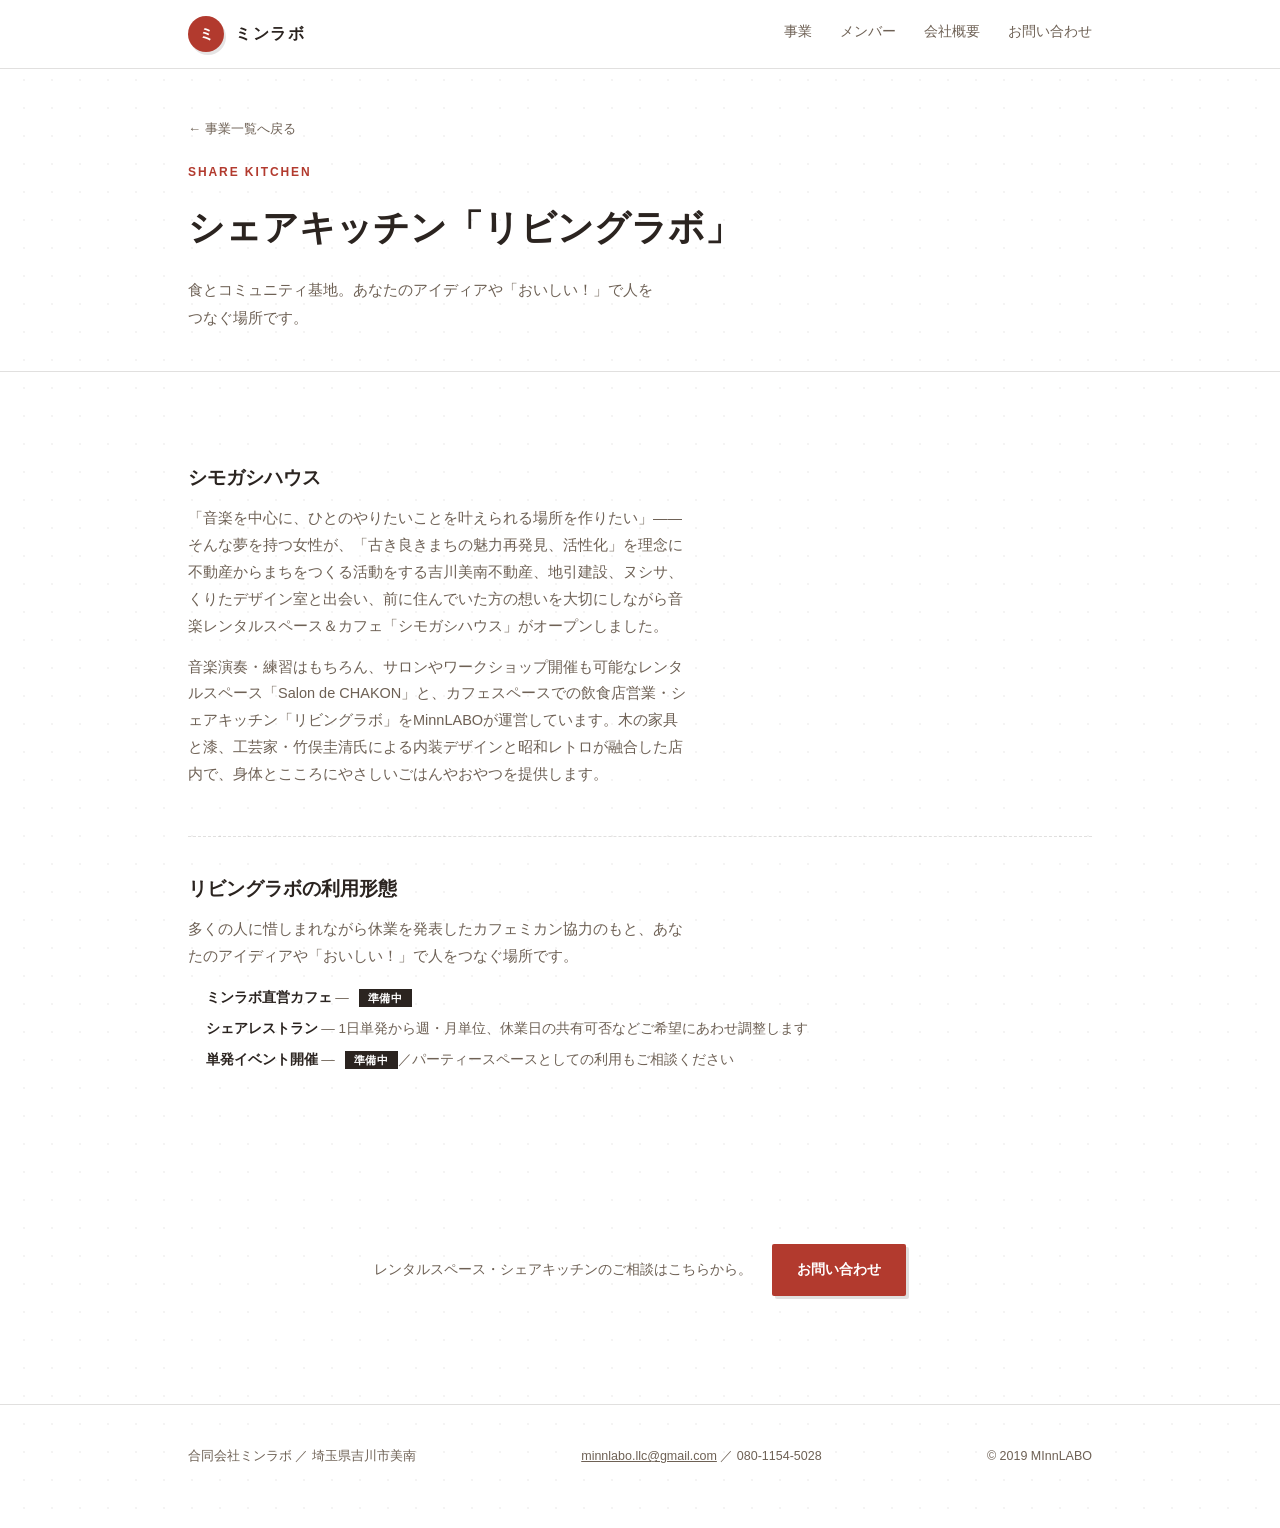
==== business-kitchen.html @ 1accc2da "Add detail pages for each business category Course, personal consulting, and share kitchen use real " ====
<!DOCTYPE html>
<html lang="ja">
<head>
<meta charset="UTF-8">
<meta name="viewport" content="width=device-width, initial-scale=1.0">
<title>シェアキッチン「リビングラボ」 | ミンラボ</title>
<meta name="description" content="シモガシハウス内、木の家具と漆・昭和レトロが融合する空間で営むシェアキッチン「リビングラボ」の紹介。">
<link rel="stylesheet" href="css/style.css">
</head>
<body>

<div data-include="partials/header.html"></div>

<section class="detail-hero" data-tape="urushi">
  <div class="wrap">
    <a class="back-link" href="index.html#business">← 事業一覧へ戻る</a>
    <div class="kicker">SHARE KITCHEN</div>
    <h1>シェアキッチン「リビングラボ」</h1>
    <p>食とコミュニティ基地。あなたのアイディアや「おいしい！」で人をつなぐ場所です。</p>
  </div>
</section>

<section class="section">
  <div class="wrap">

    <div class="entry">
      <h2>シモガシハウス</h2>
      <p class="entry-lede">
        「音楽を中心に、ひとのやりたいことを叶えられる場所を作りたい」——そんな夢を持つ女性が、「古き良きまちの魅力再発見、活性化」を理念に不動産からまちをつくる活動をする吉川美南不動産、地引建設、ヌシサ、くりたデザイン室と出会い、前に住んでいた方の想いを大切にしながら音楽レンタルスペース＆カフェ「シモガシハウス」がオープンしました。
      </p>
      <p class="entry-lede">
        音楽演奏・練習はもちろん、サロンやワークショップ開催も可能なレンタルスペース「Salon de CHAKON」と、カフェスペースでの飲食店営業・シェアキッチン「リビングラボ」をMinnLABOが運営しています。木の家具と漆、工芸家・竹俣圭清氏による内装デザインと昭和レトロが融合した店内で、身体とこころにやさしいごはんやおやつを提供します。
      </p>
    </div>

    <div class="entry">
      <h2>リビングラボの利用形態</h2>
      <p class="entry-lede">多くの人に惜しまれながら休業を発表したカフェミカン協力のもと、あなたのアイディアや「おいしい！」で人をつなぐ場所です。</p>
      <ul class="plain">
        <li><strong style="color:var(--ink);">ミンラボ直営カフェ</strong> — <span class="tag-soon" style="margin-left:6px;">準備中</span></li>
        <li><strong style="color:var(--ink);">シェアレストラン</strong> — 1日単発から週・月単位、休業日の共有可否などご希望にあわせ調整します</li>
        <li><strong style="color:var(--ink);">単発イベント開催</strong> — <span class="tag-soon" style="margin-left:6px;">準備中</span>／パーティースペースとしての利用もご相談ください</li>
      </ul>
    </div>

  </div>
</section>

<section class="detail-cta">
  <div class="wrap detail-cta">
    <p>レンタルスペース・シェアキッチンのご相談はこちらから。</p>
    <a class="btn btn-primary" href="index.html#contact">お問い合わせ</a>
  </div>
</section>

<div data-include="partials/footer.html"></div>

<script src="js/include.js"></script>
</body>
</html>
---- css/style.css ----
/*
  signature: 事業カテゴリを「シモガシハウスの掲示板に貼られたお知らせ」として見せる。
  washi-tape色は urushi(漆) / oak(木) / teal・mustard(昭和レトロ) の実素材から。
  常に明るい単一配色（ダークモード非対応、ブランド色として固定）。
*/
:root{
  --paper: #FFFFFF;
  --paper-warm: #FBF7EE;
  --ink: #2B2420;
  --ink-soft: #6E6155;
  --urushi: #B23A2E;
  --oak: #C08A45;
  --teal: #2E7D6B;
  --mustard: #D99A2B;
  --line: rgba(43,36,32,0.14);
  color-scheme: light;
}

*{ box-sizing:border-box; }
html{ scroll-behavior:smooth; }
body{
  margin:0;
  background:
    radial-gradient(1px 1px at 24px 24px, rgba(43,36,32,0.05) 1px, transparent 0),
    var(--paper);
  background-size: 28px 28px, auto;
  color:var(--ink);
  font-family: "游ゴシック体","Yu Gothic","YuGothic","Hiragino Kaku Gothic ProN","Noto Sans JP",sans-serif;
  line-height:1.85;
  -webkit-font-smoothing:antialiased;
}
img,svg{ display:block; max-width:100%; }
a{ color:inherit; }
:focus-visible{ outline:2px solid var(--urushi); outline-offset:3px; }
h1,h2,h3{ margin:0; text-wrap:balance; }
p{ margin:0; }
ul{ margin:0; padding:0; list-style:none; }
.wrap{ max-width:960px; margin:0 auto; padding-inline:28px; }
@media (max-width:640px){ .wrap{ padding-inline:20px; } }

/* ---------- Header ---------- */
header{
  position:sticky; top:0; z-index:50;
  background:rgba(255,255,255,0.92);
  backdrop-filter:blur(8px);
  border-bottom:1px solid var(--line);
}
.nav{ display:flex; align-items:center; justify-content:space-between; gap:16px; flex-wrap:wrap; padding-block:16px; }
.brand{ display:inline-flex; align-items:center; gap:11px; text-decoration:none; }
.brand-mark{
  width:36px; height:36px; border-radius:50%;
  background:var(--urushi);
  display:flex; align-items:center; justify-content:center;
  font-weight:700; font-size:15px; color:#fff; flex:none;
  box-shadow: 2px 3px 0 rgba(43,36,32,0.12);
}
.brand-word{ font-size:16px; font-weight:700; letter-spacing:.1em; color:var(--ink); }
.nav-links{ display:flex; gap:28px; font-size:14px; color:var(--ink-soft); flex-wrap:wrap; }
.nav-links a{ text-decoration:none; color:inherit; border-bottom:1px solid transparent; padding-bottom:3px; transition:border-color .15s ease,color .15s ease; }
.nav-links a:hover{ border-color:var(--urushi); color:var(--ink); }

/* ---------- Hero ---------- */
.hero{ padding-block:54px 46px; border-bottom:1px solid var(--line); }
.eyebrow{
  font-size:12.5px; letter-spacing:.22em; color:var(--teal); font-weight:700;
  display:flex; align-items:center; gap:10px; margin-bottom:20px;
}
.eyebrow::before{ content:""; width:26px; height:2px; background:var(--teal); }
.hero h1{ font-size:clamp(30px,4.6vw,45px); font-weight:800; letter-spacing:-.01em; margin-bottom:24px; }
.hero h1 em{ font-style:normal; color:var(--urushi); }
.hero p.lede{ max-width:46ch; color:var(--ink-soft); font-size:16.5px; }
.hero-actions{ display:flex; gap:14px; margin-top:32px; flex-wrap:wrap; }

.btn{
  font-size:14px; font-weight:700; padding:12px 24px; border-radius:2px;
  text-decoration:none; display:inline-block; border:1.5px solid transparent;
  transition:transform .15s ease, box-shadow .15s ease, background .15s ease, color .15s ease;
}
.btn-primary{ background:var(--urushi); color:#fff; box-shadow:3px 3px 0 rgba(43,36,32,0.14); }
.btn-primary:hover{ transform:translate(-1px,-1px); box-shadow:4px 4px 0 rgba(43,36,32,0.16); }
.btn-ghost{ border-color:var(--ink); color:var(--ink); }
.btn-ghost:hover{ background:var(--ink); color:#fff; }
@media (prefers-reduced-motion: reduce){ .btn{ transition:none; } }

/* ---------- Section label ---------- */
.section{ padding-block:54px; }
.section + .section{ border-top:1px solid var(--line); }
.section-head{ display:flex; align-items:baseline; justify-content:space-between; gap:16px; margin-bottom:34px; flex-wrap:wrap; }
.section-head h2{ font-weight:800; font-size:23px; letter-spacing:.01em; }
.section-head .num{ font-size:12px; color:var(--ink-soft); letter-spacing:.08em; }
.section-lede{ color:var(--ink-soft); font-size:14.5px; max-width:56ch; margin-top:-18px; margin-bottom:28px; }

/* ---------- Business board: 掲示板に貼られたお知らせ ---------- */
.board{ display:grid; grid-template-columns:repeat(3,1fr); gap:26px 20px; padding-top:6px; }
.tile{
  background:var(--paper-warm); border:1px solid var(--line); padding:24px 22px 20px;
  position:relative; display:flex; flex-direction:column; justify-content:space-between;
  min-height:180px; box-shadow:0 1px 0 rgba(43,36,32,0.04);
  transition:transform .18s ease, box-shadow .18s ease;
}
.tile::before{
  content:""; position:absolute; top:-11px; left:24px; width:56px; height:20px;
  background:var(--tape, var(--teal)); opacity:.82; transform:rotate(-4deg);
}
.tile:nth-child(odd){ transform:rotate(-0.6deg); }
.tile:nth-child(even){ transform:rotate(0.7deg); }
.tile:hover{ transform:rotate(0deg) translateY(-3px); box-shadow:0 10px 22px rgba(43,36,32,0.12); }
@media (prefers-reduced-motion: reduce){
  .tile, .tile:nth-child(odd), .tile:nth-child(even){ transform:none; transition:none; }
}
.tile .kicker{ font-size:11px; letter-spacing:.14em; color:var(--tape,var(--teal)); margin-bottom:11px; font-weight:700; }
.tile h3{ font-size:18px; margin:0 0 10px; font-weight:800; }
.tile h3 a{ color:inherit; text-decoration:none; }
.tile h3 a:hover{ text-decoration:underline; text-decoration-color:var(--tape,var(--teal)); }
.tile p{ font-size:13.5px; color:var(--ink-soft); margin:0 0 10px; }
.tile ul{ margin:8px 0 0; font-size:13px; color:var(--ink-soft); }
.tile li{ padding:4px 0; border-top:1px dashed var(--line); }
.tile li:first-child{ border-top:none; }
.tag-soon{
  align-self:flex-start; font-size:10.5px; letter-spacing:.08em; color:var(--paper);
  background:var(--ink); padding:3px 9px; margin-top:12px; font-weight:700;
}
.tile[data-tape="urushi"]{ --tape: var(--urushi); }
.tile[data-tape="teal"]{ --tape: var(--teal); }
.tile[data-tape="mustard"]{ --tape: var(--mustard); }
.tile[data-tape="oak"]{ --tape: var(--oak); }
@media (max-width:760px){ .board{ grid-template-columns:repeat(2,1fr); } }
@media (max-width:480px){ .board{ grid-template-columns:1fr; } .tile:nth-child(odd),.tile:nth-child(even){ transform:none; } }

/* ---------- Members: 名札 ---------- */
.members{ display:grid; grid-template-columns:repeat(3,1fr); gap:22px; }
.member{ position:relative; border:1px solid var(--line); padding:20px 18px 18px; background:var(--paper); }
.member::before{ content:""; position:absolute; top:0; left:0; width:30px; height:6px; background:var(--tag,var(--teal)); }
.member .name{ font-weight:800; font-size:16px; margin-bottom:6px; }
.member .role{ font-size:12.5px; color:var(--tag,var(--teal)); letter-spacing:.04em; margin-bottom:9px; font-weight:700; }
.member p{ font-size:13px; color:var(--ink-soft); }
.member[data-tag="urushi"]{ --tag: var(--urushi); }
.member[data-tag="oak"]{ --tag: var(--oak); }
@media (max-width:640px){ .members{ grid-template-columns:1fr; } }

/* ---------- Company box (会社概要) ---------- */
.company-box{ background:var(--paper-warm); border:1px solid var(--line); padding:32px; }
.company-box dl{ display:grid; grid-template-columns:150px 1fr; gap:14px 20px; }
.company-box dt{ color:var(--ink-soft); font-weight:700; font-size:13.5px; }
.company-box dd{ margin:0; font-size:14.5px; }
.company-box .objectives{ margin-top:6px; }
.company-box .objectives li{ padding:5px 0; border-top:1px dashed var(--line); font-size:13.5px; }
.company-box .objectives li:first-child{ border-top:none; }
@media (max-width:560px){ .company-box dl{ grid-template-columns:1fr; } .company-box dt{ margin-top:10px; } }

/* ---------- Business detail pages ---------- */
.detail-hero{ padding-block:44px 40px; border-bottom:1px solid var(--line); }
.back-link{ display:inline-flex; align-items:center; gap:6px; font-size:13px; color:var(--ink-soft); text-decoration:none; margin-bottom:20px; }
.back-link:hover{ color:var(--urushi); }
.detail-hero .kicker{ font-size:12px; letter-spacing:.16em; font-weight:700; margin-bottom:12px; color:var(--tape,var(--teal)); }
.detail-hero h1{ font-size:clamp(26px,4vw,36px); font-weight:800; margin-bottom:14px; }
.detail-hero p{ color:var(--ink-soft); font-size:15px; max-width:56ch; }
.detail-hero[data-tape="urushi"]{ --tape: var(--urushi); }
.detail-hero[data-tape="teal"]{ --tape: var(--teal); }
.detail-hero[data-tape="mustard"]{ --tape: var(--mustard); }
.detail-hero[data-tape="oak"]{ --tape: var(--oak); }

.entry{ padding-block:34px; }
.entry + .entry{ border-top:1px dashed var(--line); }
.entry h2{ font-size:19px; font-weight:800; margin-bottom:10px; }
.entry .entry-lede{ color:var(--ink-soft); font-size:14.5px; margin-bottom:14px; max-width:62ch; }
.entry-meta{ display:flex; gap:18px; flex-wrap:wrap; font-size:13px; color:var(--ink-soft); margin-bottom:14px; }
.entry-meta strong{ color:var(--ink); }
.entry ol, .entry ul.plain{ margin:0; padding-left:1.3em; font-size:13.5px; color:var(--ink-soft); }
.entry ol li, .entry ul.plain li{ padding:3px 0; }
.entry-note{
  display:inline-block; font-size:11px; letter-spacing:.06em; font-weight:700;
  color:var(--ink-soft); border:1px solid var(--line); padding:3px 10px; margin-top:6px;
}
.entry .tag-soon{ margin-top:0; }

.detail-cta{ padding-block:40px 54px; display:flex; align-items:center; justify-content:space-between; gap:20px; flex-wrap:wrap; }
.detail-cta p{ color:var(--ink-soft); font-size:14px; }

/* ---------- Contact ---------- */
.contact-box{ display:flex; align-items:center; justify-content:space-between; gap:20px; flex-wrap:wrap; background:var(--paper-warm); border:1px solid var(--line); padding:28px 26px; }
.contact-box .detail{ font-size:14px; color:var(--ink-soft); }
.contact-box .detail strong{ display:block; color:var(--ink); font-size:16px; margin-bottom:4px; }

/* ---------- Footer ---------- */
footer{ padding:40px 0 60px; border-top:1px solid var(--line); margin-top:0; }
.foot-row{ display:flex; justify-content:space-between; gap:20px; flex-wrap:wrap; font-size:12.5px; color:var(--ink-soft); }
.foot-row a:hover{ color:var(--urushi); }
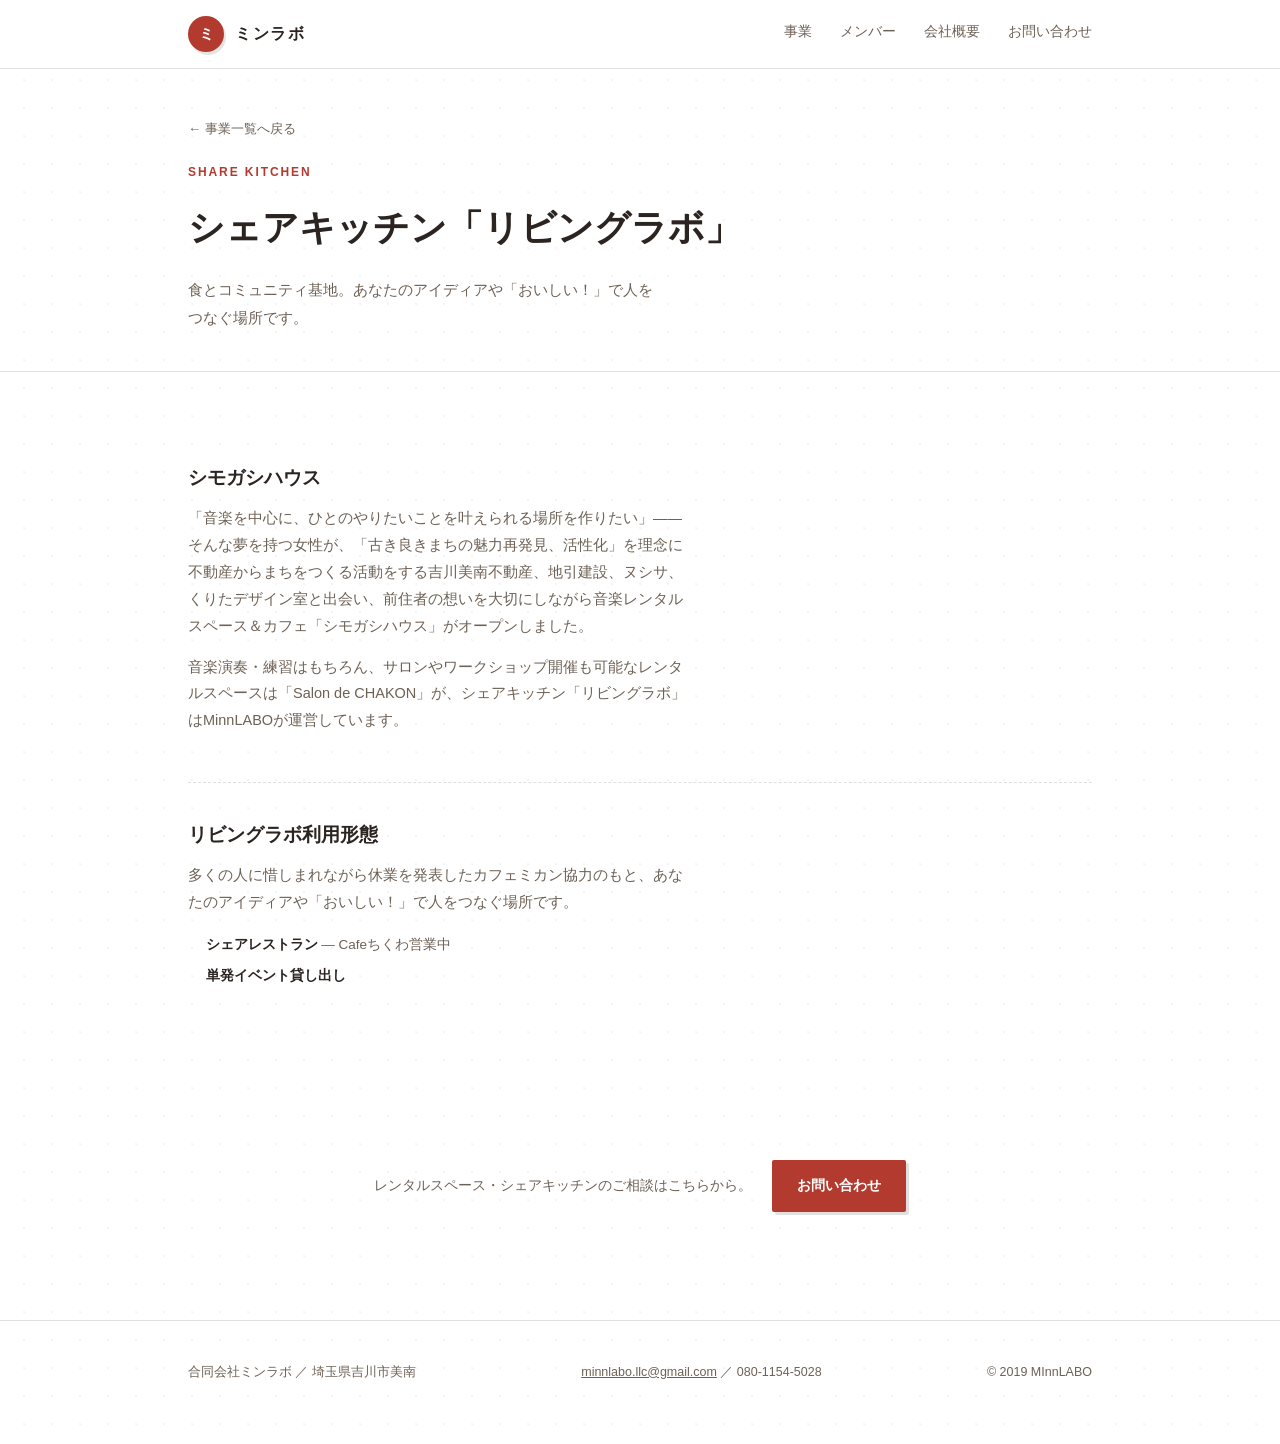
==== commit 483ea880: "Fix share kitchen page copy per operator's corrections Clarify Salon de CHAKON and Living Labo have " ====
--- a/business-kitchen.html
+++ b/business-kitchen.html
@@ -26,20 +26,19 @@
     <div class="entry">
       <h2>シモガシハウス</h2>
       <p class="entry-lede">
-        「音楽を中心に、ひとのやりたいことを叶えられる場所を作りたい」——そんな夢を持つ女性が、「古き良きまちの魅力再発見、活性化」を理念に不動産からまちをつくる活動をする吉川美南不動産、地引建設、ヌシサ、くりたデザイン室と出会い、前に住んでいた方の想いを大切にしながら音楽レンタルスペース＆カフェ「シモガシハウス」がオープンしました。
+        「音楽を中心に、ひとのやりたいことを叶えられる場所を作りたい」——そんな夢を持つ女性が、「古き良きまちの魅力再発見、活性化」を理念に不動産からまちをつくる活動をする吉川美南不動産、地引建設、ヌシサ、くりたデザイン室と出会い、前住者の想いを大切にしながら音楽レンタルスペース＆カフェ「シモガシハウス」がオープンしました。
       </p>
       <p class="entry-lede">
-        音楽演奏・練習はもちろん、サロンやワークショップ開催も可能なレンタルスペース「Salon de CHAKON」と、カフェスペースでの飲食店営業・シェアキッチン「リビングラボ」をMinnLABOが運営しています。木の家具と漆、工芸家・竹俣圭清氏による内装デザインと昭和レトロが融合した店内で、身体とこころにやさしいごはんやおやつを提供します。
+        音楽演奏・練習はもちろん、サロンやワークショップ開催も可能なレンタルスペースは「Salon de CHAKON」が、シェアキッチン「リビングラボ」はMinnLABOが運営しています。
       </p>
     </div>
 
     <div class="entry">
-      <h2>リビングラボの利用形態</h2>
+      <h2>リビングラボ利用形態</h2>
       <p class="entry-lede">多くの人に惜しまれながら休業を発表したカフェミカン協力のもと、あなたのアイディアや「おいしい！」で人をつなぐ場所です。</p>
       <ul class="plain">
-        <li><strong style="color:var(--ink);">ミンラボ直営カフェ</strong> — <span class="tag-soon" style="margin-left:6px;">準備中</span></li>
-        <li><strong style="color:var(--ink);">シェアレストラン</strong> — 1日単発から週・月単位、休業日の共有可否などご希望にあわせ調整します</li>
-        <li><strong style="color:var(--ink);">単発イベント開催</strong> — <span class="tag-soon" style="margin-left:6px;">準備中</span>／パーティースペースとしての利用もご相談ください</li>
+        <li><strong style="color:var(--ink);">シェアレストラン</strong> — Cafeちくわ営業中</li>
+        <li><strong style="color:var(--ink);">単発イベント貸し出し</strong></li>
       </ul>
     </div>
 
